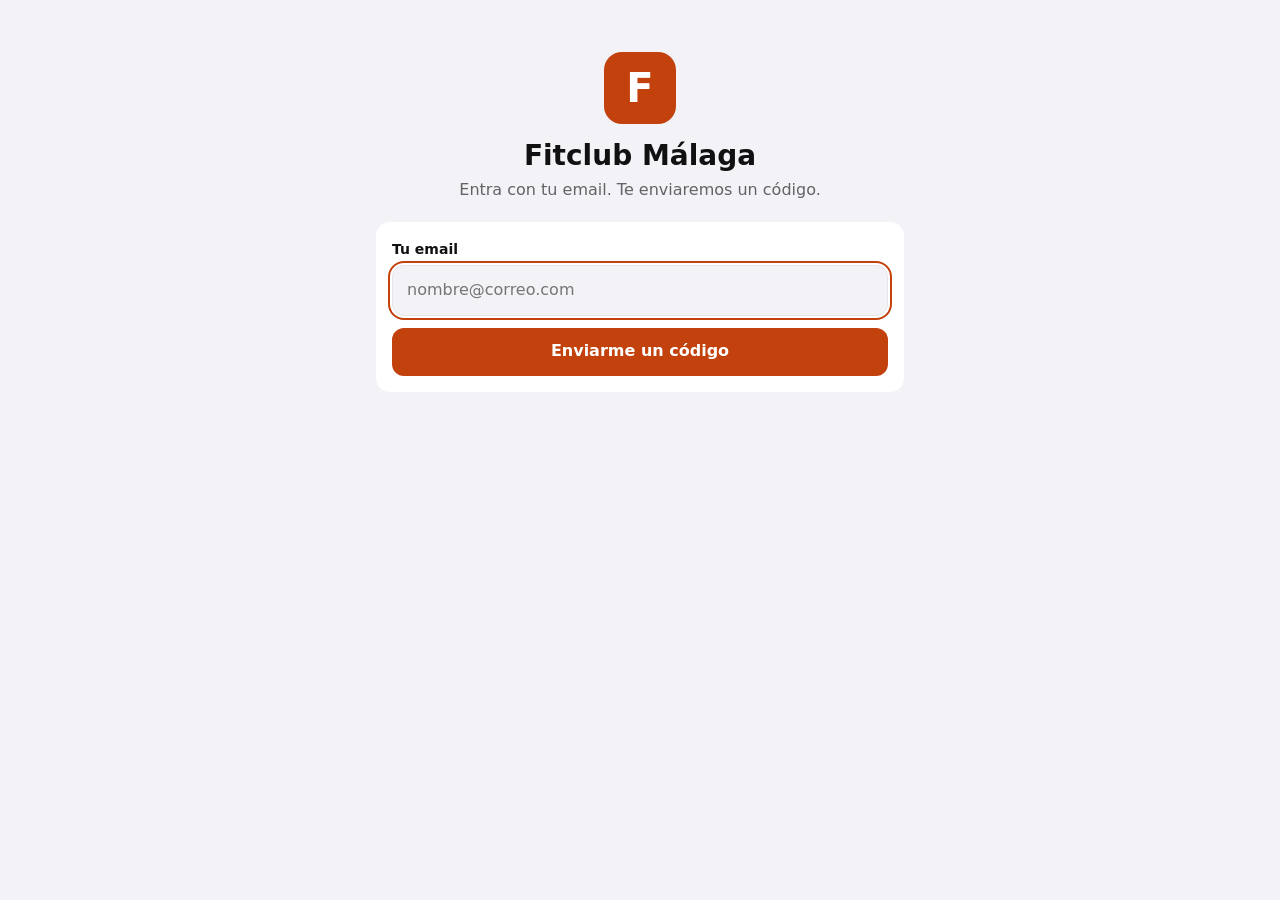
==== index.html @ 5c43c19d "Hito 1.1: base de la app (la prueba técnica pasa a /prueba-tecnica/) Copia de elpanzilla/Fitclub, ra" ====
<!DOCTYPE html>
<html lang="es">
<head>
<meta charset="utf-8">
<meta name="viewport" content="width=device-width, initial-scale=1, viewport-fit=cover">
<title>Fitclub Málaga</title>
<meta name="theme-color" content="#C2410C">
<meta name="apple-mobile-web-app-capable" content="yes">
<meta name="mobile-web-app-capable" content="yes">
<meta name="apple-mobile-web-app-title" content="Fitclub">
<meta name="apple-mobile-web-app-status-bar-style" content="default">
<link rel="manifest" href="manifest.webmanifest">
<link rel="apple-touch-icon" href="iconos/icono-180.png">
<link rel="icon" href="iconos/icono-192.png">
<link rel="stylesheet" href="tema.css">
<link rel="stylesheet" href="estilos.css">
</head>
<body>
<div class="app">
  <main class="contenido" id="contenido" aria-live="polite">
    <div class="cargando">Cargando…</div>
  </main>
  <nav class="pestanas oculto" id="pestanas" aria-label="Secciones"><div class="interior" id="pestanasInterior"></div></nav>
</div>
<noscript><p style="padding:20px">Fitclub necesita JavaScript activado.</p></noscript>
<script src="config.js"></script>
<script src="js/api.js"></script>
<script src="js/app.js"></script>
</body>
</html>
---- tema.css ----
/* ============================================================
   TEMA "AGENDA CLARA" · Fitclub Málaga
   Todos los colores de la app están aquí. Para retocarlos, cambia
   solo los valores de este archivo (modo claro y modo oscuro).
   Comprueba el contraste: el texto debe leerse bien al sol.
   ============================================================ */
:root {
  --color-fondo: #F2F2F7;          /* fondo general */
  --color-tarjeta: #FFFFFF;        /* tarjetas y listas */
  --color-texto: #111111;          /* texto principal */
  --color-texto-suave: #636366;    /* texto secundario */
  --color-acento: #C2410C;         /* botones principales, pestaña activa */
  --color-acento-texto: #FFFFFF;   /* texto sobre el acento */
  --color-acento-suave: #FDEBE1;   /* fondos de avisos y etiquetas */
  --color-ok: #15803D;
  --color-ok-suave: #E3F4E8;
  --color-error: #B91C1C;
  --color-error-suave: #FDE2E2;
  --color-linea: #E5E5EA;
  --color-control: #E3E3E8;        /* fondo de campos y botones secundarios */
  --radio: 14px;
  --fuente: -apple-system, BlinkMacSystemFont, "Segoe UI", Roboto, system-ui, sans-serif;
}
@media (prefers-color-scheme: dark) {
  :root {
    --color-fondo: #000000;
    --color-tarjeta: #1C1C1E;
    --color-texto: #F2F2F7;
    --color-texto-suave: #A1A1A6;
    --color-acento: #FB923C;
    --color-acento-texto: #111111;
    --color-acento-suave: #3A2414;
    --color-ok: #4ADE80;
    --color-ok-suave: #12301D;
    --color-error: #F87171;
    --color-error-suave: #3A1414;
    --color-linea: #2C2C2E;
    --color-control: #2C2C2E;
  }
}
---- estilos.css ----
/* Estilos de la app. Los colores salen de tema.css (no escribir colores aquí). */
* { box-sizing: border-box; }
html, body { margin: 0; height: 100%; }
body { background: var(--color-fondo); color: var(--color-texto); font: 16px/1.4 var(--fuente); -webkit-text-size-adjust: 100%; }
button, input { font: inherit; color: inherit; }
button { cursor: pointer; }
:focus-visible { outline: 2px solid var(--color-acento); outline-offset: 2px; }

.app { max-width: 560px; margin: 0 auto; min-height: 100%; display: flex; flex-direction: column; }
.contenido { flex: 1; padding: calc(env(safe-area-inset-top, 0px) + 20px) 16px 110px; }
.cabecera { display: flex; justify-content: space-between; align-items: flex-end; gap: 12px; padding: 0 4px 12px; }
.cabecera h1 { margin: 0; font-size: 32px; letter-spacing: -0.5px; }
.avatar { width: 40px; height: 40px; border-radius: 50%; display: grid; place-items: center; background: var(--color-acento-suave); color: var(--color-acento); font-weight: 700; flex: none; }
.subtitulo { margin: 0 4px 16px; color: var(--color-texto-suave); font-size: 15px; }
.seccion { margin: 20px 4px 6px; font-size: 13px; font-weight: 600; color: var(--color-texto-suave); text-transform: uppercase; letter-spacing: .4px; }

.tarjeta { background: var(--color-tarjeta); border-radius: var(--radio); padding: 16px; }
.grupo { background: var(--color-tarjeta); border-radius: var(--radio); overflow: hidden; }
.fila { display: flex; align-items: center; justify-content: space-between; gap: 12px; padding: 12px 16px; border-top: 1px solid var(--color-linea); }
.fila:first-child { border-top: 0; }
.fila .valor { color: var(--color-texto-suave); text-align: right; }

label { display: block; font-size: 14px; font-weight: 600; margin: 2px 0 6px; }
input[type=email], input[type=text], input[inputmode=numeric] { width: 100%; padding: 13px 14px; border-radius: 12px; border: 1px solid var(--color-linea); background: var(--color-fondo); }
input.codigo { letter-spacing: 10px; font-size: 26px; text-align: center; }

.boton { display: block; width: 100%; min-height: 48px; margin-top: 12px; border: 0; border-radius: 12px; background: var(--color-acento); color: var(--color-acento-texto); font-weight: 600; }
.boton.secundario { background: var(--color-control); color: var(--color-texto); }
.boton.enlace { background: transparent; color: var(--color-acento); min-height: 44px; }
.boton:disabled { opacity: .55; }

.aviso { margin-top: 12px; padding: 12px 14px; border-radius: 12px; font-size: 15px; }
.aviso.ok { background: var(--color-ok-suave); color: var(--color-ok); }
.aviso.error { background: var(--color-error-suave); color: var(--color-error); }
.aviso.info { background: var(--color-acento-suave); color: var(--color-acento); }
.etiqueta { display: inline-block; font-size: 13px; font-weight: 600; padding: 3px 10px; border-radius: 12px; background: var(--color-acento-suave); color: var(--color-acento); }

.vacio { text-align: center; padding: 28px 16px; color: var(--color-texto-suave); }
.vacio svg { color: var(--color-acento); margin-bottom: 8px; }
.vacio h2 { color: var(--color-texto); font-size: 19px; margin: 4px 0 6px; }
.vacio p { margin: 0; }

.marca { text-align: center; margin: 32px 0 20px; }
.marca .logo { width: 72px; height: 72px; border-radius: 18px; display: inline-grid; place-items: center; background: var(--color-acento); color: var(--color-acento-texto); font-size: 40px; font-weight: 800; }
.marca h1 { margin: 12px 0 4px; font-size: 28px; }
.marca p { margin: 0; color: var(--color-texto-suave); }

.pestanas { position: fixed; left: 0; right: 0; bottom: 0; display: flex; justify-content: center; background: var(--color-tarjeta); border-top: 1px solid var(--color-linea); padding-bottom: env(safe-area-inset-bottom, 0px); }
.pestanas .interior { display: flex; width: 100%; max-width: 560px; }
.pestanas button { flex: 1; min-height: 58px; border: 0; background: none; color: var(--color-texto-suave); font-size: 11px; font-weight: 600; display: flex; flex-direction: column; align-items: center; justify-content: center; gap: 3px; }
.pestanas button[aria-current=page] { color: var(--color-acento); }

.cargando { display: grid; place-items: center; min-height: 60vh; color: var(--color-texto-suave); }
.oculto { display: none !important; }
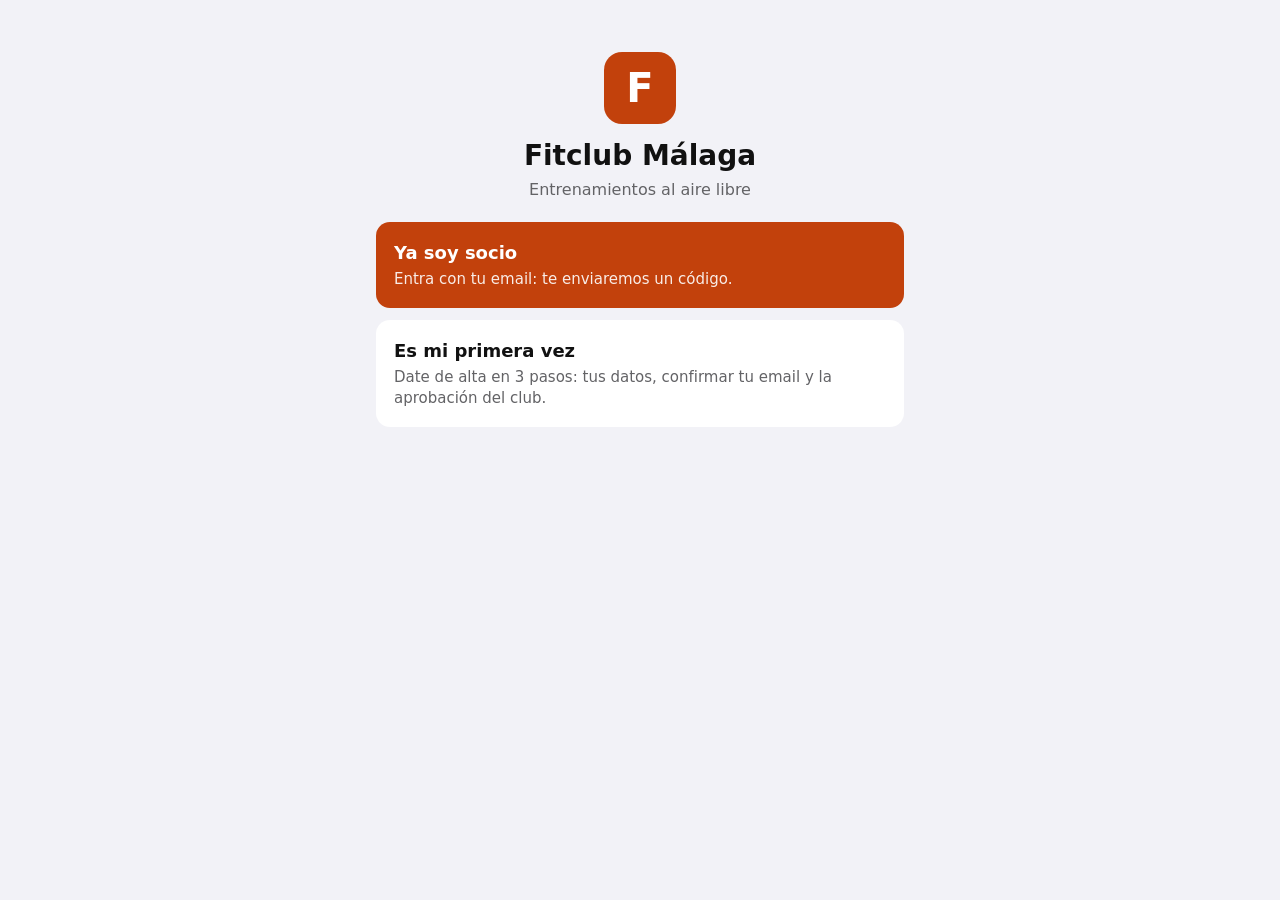
==== commit 86df4f2f: "Hito 1.3: agenda Copia de elpanzilla/Fitclub, rama claude/fase1-1.3-agenda, carpeta web/.  Co-Author" ====
--- a/index.html
+++ b/index.html
@@ -25,6 +25,7 @@
 <noscript><p style="padding:20px">Fitclub necesita JavaScript activado.</p></noscript>
 <script src="config.js"></script>
 <script src="js/api.js"></script>
+<script src="js/agenda.js"></script>
 <script src="js/app.js"></script>
 </body>
 </html>
--- a/estilos.css
+++ b/estilos.css
@@ -52,3 +52,54 @@
 
 .cargando { display: grid; place-items: center; min-height: 60vh; color: var(--color-texto-suave); }
 .oculto { display: none !important; }
+
+/* ---- hito 1.2: alta y gestión de usuarios ---- */
+.insignia { position: absolute; top: 6px; margin-left: 18px; min-width: 18px; height: 18px; padding: 0 5px; border-radius: 9px; background: var(--color-error); color: #fff; font-size: 11px; line-height: 18px; font-weight: 700; }
+.pestanas button { position: relative; }
+.segmento { display: flex; padding: 3px; border-radius: 12px; background: var(--color-control); margin-bottom: 12px; }
+.segmento button { flex: 1; min-height: 38px; border: 0; border-radius: 9px; background: transparent; color: var(--color-texto-suave); font-weight: 600; font-size: 14px; }
+.segmento button[aria-pressed=true] { background: var(--color-tarjeta); color: var(--color-texto); box-shadow: 0 1px 3px rgba(0,0,0,.12); }
+button.fila { width: 100%; background: none; border-left: 0; border-right: 0; border-bottom: 0; text-align: left; }
+.fila .principal { display: flex; flex-direction: column; min-width: 0; }
+.fila .principal small { color: var(--color-texto-suave); font-size: 13px; overflow: hidden; text-overflow: ellipsis; white-space: nowrap; }
+.campo { margin-bottom: 14px; }
+select { width: 100%; padding: 12px 14px; border-radius: 12px; border: 1px solid var(--color-linea); background: var(--color-fondo); color: var(--color-texto); font: inherit; }
+input[type=tel], input[type=date] { width: 100%; padding: 13px 14px; border-radius: 12px; border: 1px solid var(--color-linea); background: var(--color-fondo); }
+.casilla { display: flex; gap: 10px; align-items: flex-start; font-weight: 400; font-size: 14px; color: var(--color-texto-suave); }
+.casilla input { width: 22px; height: 22px; margin: 0; flex: none; accent-color: var(--color-acento); }
+.acciones { display: flex; gap: 8px; }
+.acciones .boton { margin-top: 12px; }
+.boton.peligro { background: var(--color-error-suave); color: var(--color-error); }
+.volver { background: none; border: 0; color: var(--color-acento); font-weight: 600; padding: 8px 4px; min-height: 44px; }
+
+/* ---- bienvenida y pasos del alta ---- */
+.opcion { display: flex; flex-direction: column; gap: 4px; width: 100%; text-align: left; padding: 18px; margin-bottom: 12px; border: 0; border-radius: var(--radio); background: var(--color-tarjeta); color: var(--color-texto); }
+.opcion strong { font-size: 18px; }
+.opcion span { color: var(--color-texto-suave); font-size: 15px; }
+.opcion.principal { background: var(--color-acento); color: var(--color-acento-texto); }
+.opcion.principal span { color: var(--color-acento-texto); opacity: .9; }
+.pasos { list-style: none; display: flex; gap: 6px; margin: 4px 0 16px; padding: 0; }
+.pasos li { flex: 1; display: flex; flex-direction: column; gap: 6px; font-size: 12px; color: var(--color-texto-suave); }
+.pasos li::before { content: ""; height: 4px; border-radius: 2px; background: var(--color-linea); }
+.pasos li.hecho::before, .pasos li.actual::before { background: var(--color-acento); }
+.pasos li.actual { color: var(--color-texto); font-weight: 600; }
+.pasos .num { display: none; }
+
+/* ---- hito 1.3: agenda ---- */
+.navsemana { display: flex; align-items: center; justify-content: space-between; gap: 8px; margin-bottom: 12px; }
+.navsemana button { width: 44px; height: 44px; border: 0; border-radius: 12px; background: var(--color-tarjeta); font-size: 22px; color: var(--color-acento); }
+.navsemana strong { font-size: 17px; }
+.fila.sesion { align-items: stretch; }
+.fila .hora { width: 50px; display: flex; flex-direction: column; flex: none; }
+.fila .hora small { color: var(--color-texto-suave); font-size: 13px; }
+.fila .barra { width: 3px; border-radius: 2px; background: var(--color-acento); flex: none; }
+.fila .barra.apagada { background: var(--color-linea); }
+.fila small.completa { color: var(--color-error); font-weight: 600; }
+.dos { display: grid; grid-template-columns: repeat(2, minmax(0, 1fr)); gap: 10px; }
+textarea { width: 100%; padding: 12px 14px; border-radius: 12px; border: 1px solid var(--color-linea); background: var(--color-fondo); color: var(--color-texto); font: inherit; resize: vertical; }
+input[type=time], input[type=number] { width: 100%; padding: 12px 10px; border-radius: 12px; border: 1px solid var(--color-linea); background: var(--color-fondo); color: var(--color-texto); font: inherit; }
+.franja { display: grid; grid-template-columns: minmax(0, 1fr) minmax(0, 1fr) 44px; gap: 6px; margin-bottom: 12px; padding-bottom: 12px; border-bottom: 1px solid var(--color-linea); align-items: center; }
+.franja select { grid-column: 1 / 3; grid-row: 1; }
+.franja .quitar { grid-column: 3; grid-row: 1; height: 44px; border: 0; border-radius: 10px; background: var(--color-control); color: var(--color-texto-suave); }
+.franja input[type=time] { grid-row: 2; }
+.franja input[type=time]:last-of-type { grid-column: 2 / 4; }
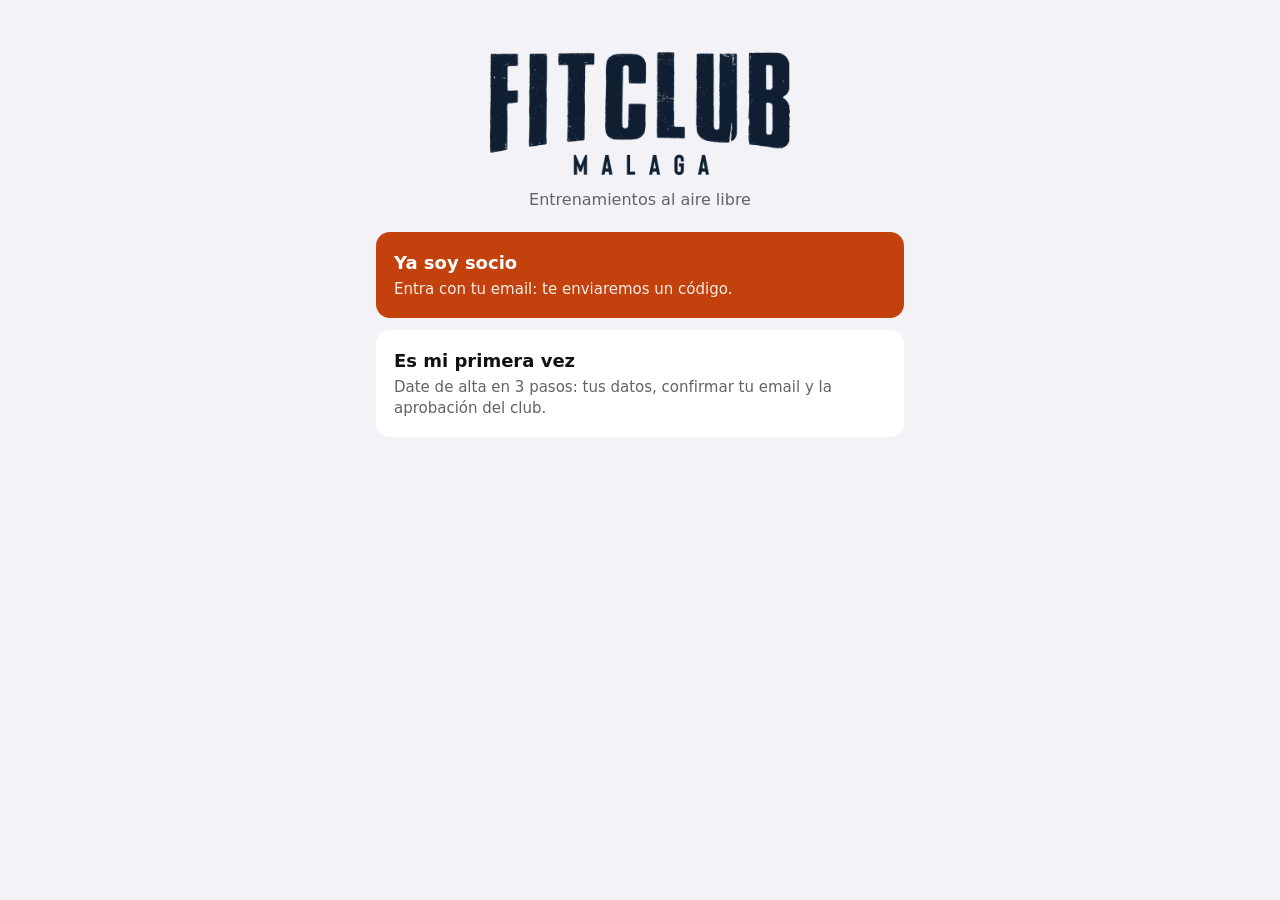
==== commit 3ac755f6: "Hito 1.5: coach (mis sesiones, lista, participantes), Resumen del Boss, ajustes de reservas y logo (" ====
--- a/index.html
+++ b/index.html
@@ -26,6 +26,8 @@
 <script src="config.js"></script>
 <script src="js/api.js"></script>
 <script src="js/agenda.js"></script>
+<script src="js/reservas.js"></script>
+<script src="js/equipo.js"></script>
 <script src="js/app.js"></script>
 </body>
 </html>
--- a/estilos.css
+++ b/estilos.css
@@ -41,9 +41,13 @@
 .vacio p { margin: 0; }
 
 .marca { text-align: center; margin: 32px 0 20px; }
+.logo-club { display: block; margin: 0 auto; }
+.logo-club img { display: block; width: min(72vw, 300px); height: auto; margin: 0 auto; }
+.logo-club.pequeno img { width: 120px; opacity: .9; }
+.solo-lector { position: absolute; width: 1px; height: 1px; overflow: hidden; clip: rect(0 0 0 0); white-space: nowrap; }
 .marca .logo { width: 72px; height: 72px; border-radius: 18px; display: inline-grid; place-items: center; background: var(--color-acento); color: var(--color-acento-texto); font-size: 40px; font-weight: 800; }
 .marca h1 { margin: 12px 0 4px; font-size: 28px; }
-.marca p { margin: 0; color: var(--color-texto-suave); }
+.marca p { margin: 14px 0 0; color: var(--color-texto-suave); }
 
 .pestanas { position: fixed; left: 0; right: 0; bottom: 0; display: flex; justify-content: center; background: var(--color-tarjeta); border-top: 1px solid var(--color-linea); padding-bottom: env(safe-area-inset-bottom, 0px); }
 .pestanas .interior { display: flex; width: 100%; max-width: 560px; }
@@ -103,3 +107,101 @@
 .franja .quitar { grid-column: 3; grid-row: 1; height: 44px; border: 0; border-radius: 10px; background: var(--color-control); color: var(--color-texto-suave); }
 .franja input[type=time] { grid-row: 2; }
 .franja input[type=time]:last-of-type { grid-column: 2 / 4; }
+/* Hito 1.3 · Generar sesiones (elegir actividades) y «Cómo llegar» */
+.casilla.eleccion { padding: 10px 0; border-top: 1px solid var(--color-linea); color: var(--color-texto); }
+.tarjeta > p + .casilla.eleccion { border-top: 0; }
+.casilla.eleccion span { display: flex; flex-direction: column; gap: 2px; min-width: 0; }
+.casilla.eleccion strong { font-size: 16px; font-weight: 600; }
+.casilla.eleccion small { color: var(--color-texto-suave); font-size: 13px; }
+.casilla.eleccion input:disabled + span { opacity: .5; }
+a.mapa { display: inline-flex; align-items: center; min-height: 44px; font-size: 14px; font-weight: 600; color: var(--color-acento); text-decoration: none; white-space: nowrap; }
+.fila a.mapa { align-self: center; flex: none; }
+/* Lugares: tarjeta con la miniatura del mapa a la derecha (21-11; compactada a petición de Miguel) */
+.tarjeta.lugar { display: grid; grid-template-columns: minmax(0, 1fr) 36%; padding: 0; overflow: hidden; margin-top: 10px; min-height: 104px; }
+.tarjeta.lugar.inactivo { opacity: .65; }
+.lugar-datos { display: flex; flex-direction: column; align-items: flex-start; gap: 2px; padding: 10px 10px 10px 14px; border: 0; background: none; text-align: left; color: var(--color-texto); min-width: 0; }
+.lugar-datos strong { font-size: 16px; font-weight: 600; overflow-wrap: anywhere; }
+.lugar-datos small { color: var(--color-texto-suave); font-size: 13px; line-height: 1.3; }
+.lugar-datos small.ok { color: var(--color-acento); }
+.lugar-editar { margin-top: auto; padding-top: 4px; font-size: 13px; font-weight: 600; color: var(--color-acento); }
+.lugar-mapa { position: relative; display: block; min-height: 104px; background: var(--color-control); }
+.lugar-mapa iframe { position: absolute; inset: 0; width: 100%; height: 100%; border: 0; pointer-events: none; }
+.lugar-mapa.vacio-mapa { border: 0; display: flex; align-items: center; justify-content: center; padding: 8px; text-align: center; font-size: 11px; color: var(--color-texto-suave); }
+.lugar-vista .lugar-mapa { height: 180px; border-radius: 12px; overflow: hidden; margin-bottom: 4px; }
+.tarjeta > .casilla.eleccion:first-child { border-top: 0; }
+/* Filtro por sede (lugar) en la Semana */
+.filtro-sedes { display: flex; gap: 6px; overflow-x: auto; padding: 2px 0 10px; margin-bottom: 2px; scrollbar-width: none; }
+.filtro-sedes::-webkit-scrollbar { display: none; }
+.filtro-sedes button { flex: none; min-height: 36px; padding: 0 14px; border-radius: 18px; border: 1px solid var(--color-linea); background: var(--color-tarjeta); color: var(--color-texto); font-size: 14px; font-weight: 600; white-space: nowrap; }
+.filtro-sedes button[aria-pressed=true] { background: var(--color-acento); border-color: var(--color-acento); color: var(--color-acento-texto); }
+.casilla.eleccion input[type=radio] { border-radius: 50%; }
+/* Fotos de las personas (foto o avatar) */
+.avatar { overflow: hidden; padding: 0; border: 0; }
+button.avatar { cursor: zoom-in; font-family: inherit; }
+.avatar img { width: 100%; height: 100%; object-fit: cover; display: block; }
+.avatar.mediano { width: 80px; height: 80px; font-size: 28px; margin: 4px auto 12px; }
+.avatar.mini { width: 36px; height: 36px; font-size: 13px; }
+.avatar.micro { width: 20px; height: 20px; font-size: 9px; display: inline-grid; vertical-align: middle; margin: -2px 2px 0 0; }
+small.con-coach { display: flex; align-items: center; gap: 0; }
+.perfil-foto { display: flex; flex-direction: column; align-items: center; text-align: center; margin-bottom: 8px; }
+.perfil-foto .botones-foto { width: 100%; max-width: 420px; }
+.perfil-foto .botones-foto .boton { margin: 0; }
+.perfil-foto .subtitulo { margin: 6px 0 0; font-size: 13px; max-width: 420px; }
+/* Visor: la foto en grande */
+.visor { position: fixed; inset: 0; z-index: 100; background: rgba(0,0,0,.88); display: flex; flex-direction: column; align-items: center; justify-content: center; padding: 24px; outline: 0; }
+.visor img { width: min(86vw, 420px); height: min(86vw, 420px); object-fit: cover; border-radius: 20px; box-shadow: 0 10px 40px rgba(0,0,0,.5); }
+.visor p { color: #fff; font-size: 18px; font-weight: 600; margin: 16px 0 0; }
+.visor .cerrar { position: absolute; top: max(16px, env(safe-area-inset-top)); right: 16px; width: 44px; height: 44px; border-radius: 50%; border: 0; background: rgba(255,255,255,.15); color: #fff; font-size: 20px; }
+/* Selector de avatar dibujado */
+.selector-avatar { margin-bottom: 12px; text-align: center; }
+.rejilla-avatares { display: grid; grid-template-columns: repeat(8, minmax(0, 1fr)); gap: 6px; margin: 8px 0 12px; }
+.rejilla-avatares button { aspect-ratio: 1; border: 2px solid transparent; border-radius: 12px; background: var(--color-control); font-size: 22px; font-weight: 700; color: var(--color-texto); padding: 0; }
+.rejilla-avatares button[aria-pressed=true], .rejilla-colores button[aria-pressed=true] { border-color: var(--color-acento); }
+.rejilla-colores { display: flex; justify-content: center; gap: 8px; flex-wrap: wrap; margin-bottom: 12px; }
+.rejilla-colores button { width: 34px; height: 34px; border-radius: 50%; border: 3px solid var(--color-tarjeta); box-shadow: 0 0 0 1px var(--color-linea); padding: 0; }
+.rejilla-colores button[aria-pressed=true] { box-shadow: 0 0 0 3px var(--color-acento); }
+@media (max-width: 360px) { .rejilla-avatares { grid-template-columns: repeat(4, minmax(0, 1fr)); } }
+/* Hito 1.4 · Reservas */
+.acciones-reserva { display: flex; align-items: center; flex-wrap: wrap; gap: 8px; margin-top: 8px; }
+.acciones-reserva small { color: var(--color-texto-suave); font-size: 13px; }
+.acciones-reserva a.mapa { min-height: 36px; }
+.boton-mini { min-height: 36px; padding: 0 16px; border-radius: 18px; border: 0; background: var(--color-acento); color: var(--color-acento-texto); font-size: 14px; font-weight: 600; font-family: inherit; }
+.boton-mini.secundario { background: var(--color-control); color: var(--color-texto); }
+.boton-mini:disabled { opacity: .6; }
+.etiqueta.ok { background: rgba(22,163,74,.14); color: #15803D; }
+.etiqueta.aviso { background: rgba(217,119,6,.16); color: #B45309; }
+.fila.sesion.reservada .barra { background: #16A34A; }
+.tarjeta.reserva { display: flex; gap: 14px; align-items: flex-start; margin-bottom: 10px; }
+.reserva-fecha { flex: none; width: 52px; text-align: center; border-radius: 12px; background: var(--color-acento-suave); color: var(--color-acento); padding: 6px 0; }
+.reserva-fecha strong { display: block; font-size: 22px; line-height: 1.1; }
+.reserva-fecha small { font-size: 12px; font-weight: 600; text-transform: uppercase; }
+.reserva-titulo { font-size: 17px; font-weight: 600; }
+.tarjeta.reserva .principal small { display: block; color: var(--color-texto-suave); font-size: 13px; margin-top: 2px; }
+.tarjeta.reserva small.con-coach { display: flex; }
+/* Botones de reserva a la derecha de la sesión (22-11) */
+.acciones-derecha { flex: none; display: flex; flex-direction: column; align-items: flex-end; justify-content: center; gap: 4px; margin-left: 8px; align-self: center; text-align: right; }
+.acciones-derecha .etiqueta { white-space: nowrap; }
+.acciones-derecha a.mapa { min-height: 32px; font-size: 13px; }
+.acciones-derecha .abre-en { color: var(--color-texto-suave); font-size: 12px; font-weight: 600; max-width: 96px; line-height: 1.25; }
+.fila.sesion .principal { min-width: 0; }
+.fila.sesion small.con-coach { flex-wrap: wrap; row-gap: 2px; }
+.coach-nombre { display: inline-flex; align-items: center; white-space: nowrap; }
+/* Hito 1.5 · lista, participantes y resumen */
+.cabecera-lista h2 { margin: 0 0 4px; font-size: 22px; }
+.cabecera-lista .subtitulo { margin: 0 0 10px; }
+.chips { display: flex; flex-wrap: wrap; gap: 6px; }
+.chip { padding: 4px 10px; border-radius: 12px; background: var(--color-control); font-size: 13px; font-weight: 600; }
+.chip.ok { background: rgba(22,163,74,.14); color: #15803D; }
+.chip.mal { background: rgba(220,38,38,.12); color: #B91C1C; }
+.fila.participante { gap: 10px; }
+.marcas { display: flex; gap: 6px; flex: none; }
+.marca-lista { min-height: 40px; padding: 0 12px; border-radius: 20px; border: 1px solid var(--color-linea); background: var(--color-tarjeta); color: var(--color-texto); font-size: 14px; font-weight: 600; font-family: inherit; }
+.marca-lista.si[aria-pressed=true] { background: #16A34A; border-color: #16A34A; color: #fff; }
+.marca-lista.no[aria-pressed=true] { background: #DC2626; border-color: #DC2626; color: #fff; }
+.marca-lista:disabled { opacity: .45; }
+.datos { display: grid; grid-template-columns: repeat(2, minmax(0, 1fr)); gap: 8px; }
+.dato { background: var(--color-tarjeta); border-radius: 14px; padding: 12px 14px; }
+.dato strong { display: block; font-size: 26px; line-height: 1.15; }
+.dato small { color: var(--color-texto-suave); font-size: 13px; }
+.dato.alerta strong { color: var(--color-acento); }
+@media (min-width: 600px) { .datos { grid-template-columns: repeat(4, minmax(0, 1fr)); } }
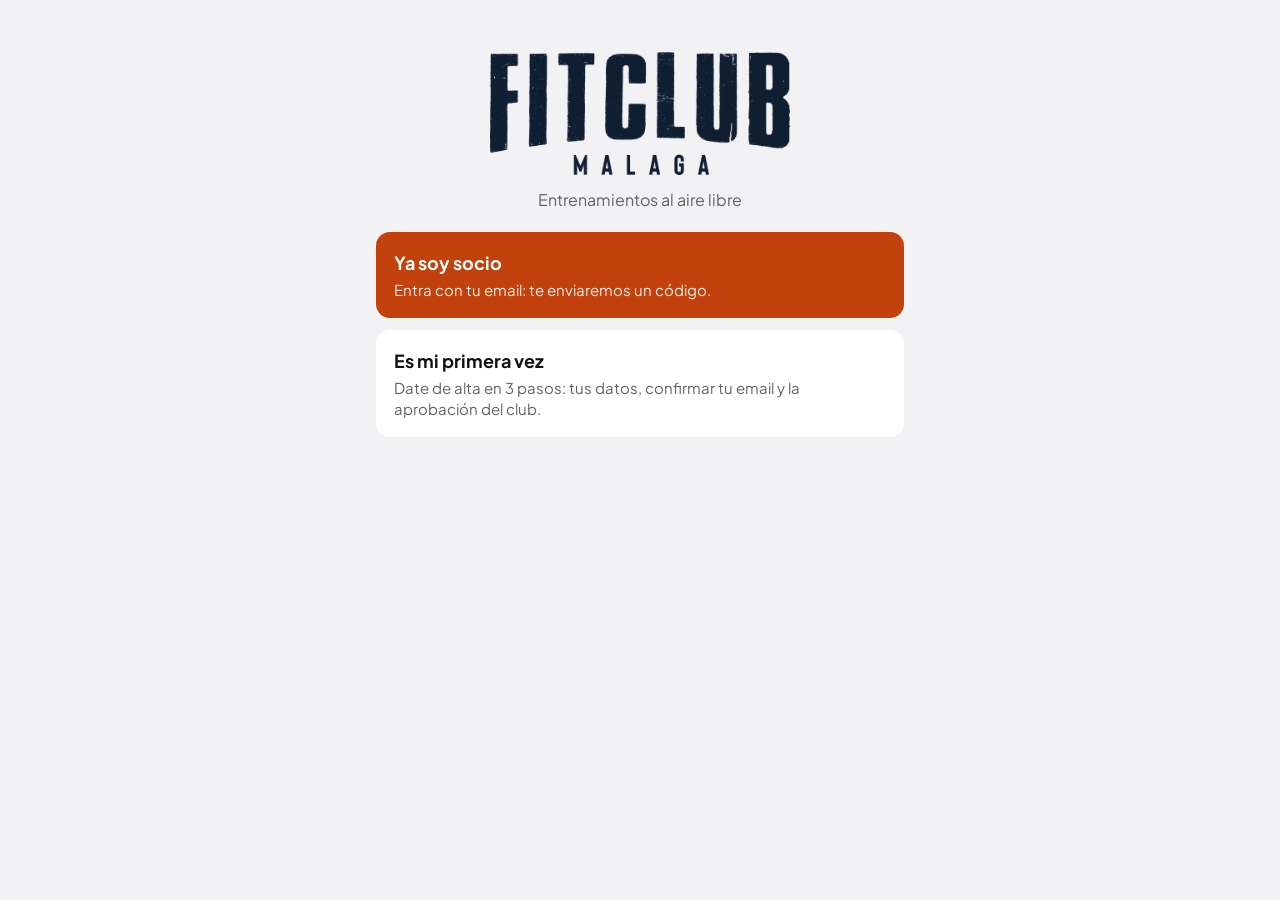
==== commit 1086488c: "Publica la web v0.9.0: Inicio por rol, barra flotante y tipografía (PR #14 de fitclubmalaga/Fitclub)" ====
--- a/index.html
+++ b/index.html
@@ -28,6 +28,7 @@
 <script src="js/agenda.js"></script>
 <script src="js/reservas.js"></script>
 <script src="js/equipo.js"></script>
+<script src="js/inicio.js"></script>
 <script src="js/app.js"></script>
 </body>
 </html>
--- a/tema.css
+++ b/tema.css
@@ -4,8 +4,13 @@
    solo los valores de este archivo (modo claro y modo oscuro).
    Comprueba el contraste: el texto debe leerse bien al sol.
    ============================================================ */
+/* Tipografía Plus Jakarta Sans (licencia OFL, ver fuentes/OFL.txt), servida desde la propia web: sin Google Fonts. */
+@font-face { font-family: "Plus Jakarta Sans"; font-style: normal; font-weight: 400; font-display: swap; src: url("fuentes/plus-jakarta-sans-latin-400-normal.woff2") format("woff2"); }
+@font-face { font-family: "Plus Jakarta Sans"; font-style: normal; font-weight: 600; font-display: swap; src: url("fuentes/plus-jakarta-sans-latin-600-normal.woff2") format("woff2"); }
+@font-face { font-family: "Plus Jakarta Sans"; font-style: normal; font-weight: 700; font-display: swap; src: url("fuentes/plus-jakarta-sans-latin-700-normal.woff2") format("woff2"); }
+@font-face { font-family: "Plus Jakarta Sans"; font-style: normal; font-weight: 800; font-display: swap; src: url("fuentes/plus-jakarta-sans-latin-800-normal.woff2") format("woff2"); }
 :root {
-  --color-fondo: #F2F2F7;          /* fondo general */
+  --color-fondo: #F2F2F5;          /* fondo general */
   --color-tarjeta: #FFFFFF;        /* tarjetas y listas */
   --color-texto: #111111;          /* texto principal */
   --color-texto-suave: #636366;    /* texto secundario */
@@ -19,7 +24,13 @@
   --color-linea: #E5E5EA;
   --color-control: #E3E3E8;        /* fondo de campos y botones secundarios */
   --radio: 14px;
-  --fuente: -apple-system, BlinkMacSystemFont, "Segoe UI", Roboto, system-ui, sans-serif;
+  --color-heroe: #0F1E31;          /* tarjeta oscura del Inicio y día elegido */
+  --color-heroe-acento: #F97316;   /* barra de progreso y anillo «ahora» */
+  --color-heroe-pildora: #FDBA74;  /* texto de la píldora sobre la tarjeta oscura */
+  --color-aviso: #B45309;          /* lista pendiente */
+  --color-aviso-suave: #FEF3C7;
+  --sombra-barra: 0 10px 30px rgba(15, 30, 49, .18), 0 2px 6px rgba(15, 30, 49, .08);
+  --fuente: "Plus Jakarta Sans", -apple-system, BlinkMacSystemFont, "Segoe UI", Roboto, system-ui, sans-serif;
 }
 @media (prefers-color-scheme: dark) {
   :root {
@@ -36,5 +47,9 @@
     --color-error-suave: #3A1414;
     --color-linea: #2C2C2E;
     --color-control: #2C2C2E;
+    --color-heroe: #16263B;
+    --color-aviso: #FBBF24;
+    --color-aviso-suave: #3A2C10;
+    --sombra-barra: 0 10px 30px rgba(0, 0, 0, .6);
   }
 }
--- a/estilos.css
+++ b/estilos.css
@@ -49,16 +49,19 @@
 .marca h1 { margin: 12px 0 4px; font-size: 28px; }
 .marca p { margin: 14px 0 0; color: var(--color-texto-suave); }
 
-.pestanas { position: fixed; left: 0; right: 0; bottom: 0; display: flex; justify-content: center; background: var(--color-tarjeta); border-top: 1px solid var(--color-linea); padding-bottom: env(safe-area-inset-bottom, 0px); }
-.pestanas .interior { display: flex; width: 100%; max-width: 560px; }
-.pestanas button { flex: 1; min-height: 58px; border: 0; background: none; color: var(--color-texto-suave); font-size: 11px; font-weight: 600; display: flex; flex-direction: column; align-items: center; justify-content: center; gap: 3px; }
-.pestanas button[aria-current=page] { color: var(--color-acento); }
+/* Barra de pestañas flotante (diseño Inicio 0.9.0): la activa es una píldora con icono y nombre; el resto, solo icono. */
+.pestanas { position: fixed; left: 0; right: 0; bottom: calc(env(safe-area-inset-bottom, 0px) + 14px); display: flex; justify-content: center; padding: 0 16px; pointer-events: none; }
+.pestanas .interior { display: flex; align-items: center; justify-content: space-around; gap: 4px; width: 100%; max-width: 528px; height: 64px; padding: 0 8px; border-radius: 32px; background: var(--color-tarjeta); box-shadow: var(--sombra-barra); pointer-events: auto; }
+.pestanas button { flex: 0 0 auto; min-width: 48px; height: 48px; padding: 0 12px; border: 0; border-radius: 24px; background: none; color: var(--color-texto-suave); font-size: 14px; font-weight: 700; display: flex; flex-direction: row; align-items: center; justify-content: center; gap: 8px; transition: background .2s, color .2s; }
+.pestanas button .texto-pestana { display: none; }
+.pestanas button[aria-current=page] { background: var(--color-acento); color: var(--color-acento-texto); padding: 0 18px; }
+.pestanas button[aria-current=page] .texto-pestana { display: inline; }
 
 .cargando { display: grid; place-items: center; min-height: 60vh; color: var(--color-texto-suave); }
 .oculto { display: none !important; }
 
 /* ---- hito 1.2: alta y gestión de usuarios ---- */
-.insignia { position: absolute; top: 6px; margin-left: 18px; min-width: 18px; height: 18px; padding: 0 5px; border-radius: 9px; background: var(--color-error); color: #fff; font-size: 11px; line-height: 18px; font-weight: 700; }
+.insignia { position: absolute; top: 2px; right: 2px; min-width: 18px; height: 18px; padding: 0 5px; border-radius: 9px; background: var(--color-error); color: #fff; font-size: 11px; line-height: 18px; font-weight: 700; }
 .pestanas button { position: relative; }
 .segmento { display: flex; padding: 3px; border-radius: 12px; background: var(--color-control); margin-bottom: 12px; }
 .segmento button { flex: 1; min-height: 38px; border: 0; border-radius: 9px; background: transparent; color: var(--color-texto-suave); font-weight: 600; font-size: 14px; }
@@ -205,3 +208,88 @@
 .dato small { color: var(--color-texto-suave); font-size: 13px; }
 .dato.alerta strong { color: var(--color-acento); }
 @media (min-width: 600px) { .datos { grid-template-columns: repeat(4, minmax(0, 1fr)); } }
+
+/* ---- 0.9.0: Inicio por rol ---- */
+.inicio { display: flex; flex-direction: column; gap: 22px; }
+.heroe { background: var(--color-heroe); color: #fff; border-radius: 28px; padding: 18px 18px 16px; display: flex; flex-direction: column; gap: 14px; }
+.heroe-arriba { display: flex; justify-content: space-between; align-items: center; }
+.heroe .avatar.heroe-avatar { width: 44px; height: 44px; font-size: 16px; box-shadow: 0 0 0 2px rgba(255,255,255,.18); }
+.heroe-boton { position: relative; width: 40px; height: 40px; border-radius: 20px; border: 0; background: rgba(255,255,255,.12); color: #fff; display: grid; place-items: center; }
+.heroe-insignia { position: absolute; top: -3px; right: -3px; min-width: 18px; height: 18px; padding: 0 5px; border-radius: 9px; background: var(--color-heroe-acento); color: #fff; font-size: 11px; font-weight: 800; line-height: 18px; }
+.heroe-club { font-size: 13px; font-weight: 700; color: rgba(255,255,255,.7); }
+.heroe-saludo { margin: 0; font-size: 26px; line-height: 1.15; font-weight: 700; letter-spacing: -.4px; }
+.heroe-cifra { display: flex; flex-direction: column; gap: 6px; }
+.heroe-fila { display: flex; justify-content: space-between; align-items: center; gap: 8px; }
+.heroe-etiqueta { font-size: 13px; font-weight: 600; color: rgba(255,255,255,.72); }
+.heroe-pildora { padding: 4px 10px; border-radius: 12px; background: rgba(249,115,22,.2); color: var(--color-heroe-pildora); font-size: 12px; font-weight: 700; white-space: nowrap; }
+.heroe-grande { display: flex; align-items: baseline; gap: 8px; flex-wrap: wrap; }
+.heroe-grande .numero { font-size: 44px; line-height: 1; font-weight: 800; letter-spacing: -1px; }
+.heroe-grande .resto { font-size: 15px; font-weight: 600; color: rgba(255,255,255,.72); }
+.heroe-barra { height: 8px; border-radius: 4px; background: rgba(255,255,255,.15); overflow: hidden; }
+.heroe-barra > div { height: 100%; border-radius: 4px; background: var(--color-heroe-acento); }
+.heroe-datos { display: grid; grid-template-columns: repeat(3, 1fr); gap: 8px; }
+.heroe-dato { background: #fff; color: #10131A; border-radius: 16px; padding: 10px; display: flex; flex-direction: column; gap: 2px; min-width: 0; text-decoration: none; }
+.heroe-dato strong { font-size: 18px; font-weight: 800; margin-top: 4px; white-space: nowrap; overflow: hidden; text-overflow: ellipsis; }
+.heroe-dato span { font-size: 11.5px; line-height: 1.25; color: #5B6170; font-weight: 600; }
+a.heroe-dato strong { font-size: 14px; color: #1D4ED8; }
+.inicio-seccion { display: flex; flex-direction: column; gap: 10px; scroll-margin-top: 16px; }
+.inicio-titulo { display: flex; justify-content: space-between; align-items: baseline; padding: 0 4px; }
+.inicio-titulo h2 { margin: 0; font-size: 20px; font-weight: 800; letter-spacing: -.3px; }
+.inicio-titulo h2 span { font-weight: 600; color: var(--color-texto-suave); font-size: 15px; }
+.inicio-sub { font-size: 13px; color: var(--color-texto-suave); font-weight: 600; }
+.enlace-texto { border: 0; background: none; padding: 4px 0; color: var(--color-acento); font-weight: 700; font-size: 14px; }
+.inicio .tarjeta { border-radius: 20px; margin: 0; }
+.sesion-hoy { padding: 0; overflow: hidden; }
+.sesion-hoy.destacada { box-shadow: inset 0 0 0 2px var(--color-acento); }
+.sesion-hoy-fila { width: 100%; display: flex; align-items: center; gap: 12px; padding: 12px 14px; border: 0; background: none; text-align: left; }
+.sesion-hoy-fila .que { flex: 1; min-width: 0; display: flex; flex-direction: column; }
+.sesion-hoy-fila .nombre { font-weight: 700; font-size: 16px; }
+.sesion-hoy-fila small, .fila-dia small, .pendiente small { color: var(--color-texto-suave); font-size: 13px; overflow: hidden; text-overflow: ellipsis; white-space: nowrap; }
+.sesion-hoy-detalle { padding: 0 14px 14px; display: flex; flex-direction: column; gap: 10px; border-top: 1px solid var(--color-linea); padding-top: 12px; }
+.detalle-fila { display: flex; justify-content: space-between; gap: 8px; font-size: 14px; color: var(--color-texto-suave); }
+.detalle-fila strong { color: var(--color-texto); }
+.caras { display: flex; align-items: center; flex-wrap: wrap; }
+.caras .avatar.cara { width: 32px; height: 32px; font-size: 12px; margin-right: -8px; box-shadow: 0 0 0 2px var(--color-tarjeta); }
+.caras-texto { margin-left: 16px; font-size: 13px; color: var(--color-texto-suave); font-weight: 600; }
+.mini-act { flex: 0 0 auto; display: grid; place-items: center; border-radius: 14px; }
+.fila-dia .mini-act, .fila .mini-act { border-radius: 10px; }
+.estado-circulo { flex: 0 0 auto; width: 24px; height: 24px; border-radius: 12px; display: grid; place-items: center; border: 2px solid var(--color-linea); }
+.estado-circulo.hecha, .estado-circulo.mia { background: #10131A; border-color: #10131A; }
+.estado-circulo.mia { background: var(--color-ok); border-color: var(--color-ok); }
+.estado-circulo.pendiente { border-color: var(--color-aviso); border-style: dashed; }
+.estado-circulo.ahora { border: 6px solid var(--color-heroe-acento); }
+.pildora { flex: 0 0 auto; padding: 5px 10px; border-radius: 12px; background: var(--color-control); color: var(--color-texto); font-size: 12.5px; font-weight: 700; white-space: nowrap; }
+.pildora.ahora { background: var(--color-acento); color: var(--color-acento-texto); }
+.pildora.pendiente { background: var(--color-aviso-suave); color: var(--color-aviso); }
+.pildora.hecha { background: var(--color-ok-suave); color: var(--color-ok); }
+.pildora.completa { background: var(--color-error-suave); color: var(--color-error); }
+.accion-cliente { flex: 0 0 auto; display: flex; flex-direction: column; align-items: flex-end; gap: 6px; }
+.boton-mini.reservada { background: var(--color-ok-suave); color: var(--color-ok); }
+.tira-dias { display: grid; grid-template-columns: repeat(7, 1fr); gap: 6px; }
+.tira-dias button { height: 70px; border-radius: 18px; border: 0; background: var(--color-tarjeta); color: var(--color-texto); display: flex; flex-direction: column; align-items: center; justify-content: center; gap: 2px; padding: 0; }
+.tira-dias .letra { font-size: 12px; font-weight: 700; color: var(--color-texto-suave); }
+.tira-dias .num { font-size: 18px; font-weight: 800; }
+.tira-dias .cuenta { font-size: 10px; font-weight: 600; color: var(--color-texto-suave); }
+.tira-dias .punto { width: 6px; height: 6px; border-radius: 3px; background: transparent; }
+.tira-dias .punto.si { background: var(--color-ok); }
+.tira-dias button[aria-pressed=true] { background: var(--color-heroe); color: #fff; }
+.tira-dias button[aria-pressed=true] .letra, .tira-dias button[aria-pressed=true] .cuenta { color: rgba(255,255,255,.75); }
+.lista-dia { padding: 4px 0; }
+.fila-dia { display: flex; align-items: center; gap: 10px; padding: 10px 14px; border-bottom: 1px solid var(--color-linea); }
+.fila-dia:last-child { border-bottom: 0; }
+.fila-dia .hora { width: 44px; font-weight: 800; font-size: 14px; }
+.fila-dia .que { flex: 1; min-width: 0; display: flex; flex-direction: column; font-weight: 600; }
+.fila-dia .cuanto { font-size: 13px; color: var(--color-texto-suave); font-weight: 700; white-space: nowrap; }
+.vacio-dia { padding: 16px; color: var(--color-texto-suave); text-align: center; margin: 0; }
+.pendiente { display: flex; align-items: center; gap: 12px; padding: 12px 14px; }
+.pendiente .que { flex: 1; min-width: 0; display: flex; flex-direction: column; }
+.pendiente strong { font-size: 15px; }
+.avatar.mini { width: 40px; height: 40px; font-size: 14px; flex: 0 0 auto; }
+.icono-caja { flex: 0 0 auto; width: 40px; height: 40px; border-radius: 12px; display: grid; place-items: center; }
+/* Selector de color e icono de la actividad (editor del Boss) */
+.selector-color, .selector-icono { display: flex; flex-wrap: wrap; gap: 8px; }
+.selector-color button { width: 34px; height: 34px; border-radius: 17px; border: 0; }
+.selector-color button[aria-pressed=true] { box-shadow: 0 0 0 3px var(--color-tarjeta), 0 0 0 5px var(--color-texto); }
+.selector-icono button { width: 44px; height: 44px; border-radius: 12px; border: 2px solid transparent; background: var(--color-control); color: var(--color-texto); display: grid; place-items: center; }
+.selector-icono button[aria-pressed=true] { border-color: var(--color-acento); color: var(--color-acento); }
+.selector-color .auto, .selector-icono .auto { width: auto; padding: 0 12px; border-radius: 17px; background: var(--color-control); color: var(--color-texto); font-size: 13px; font-weight: 600; }
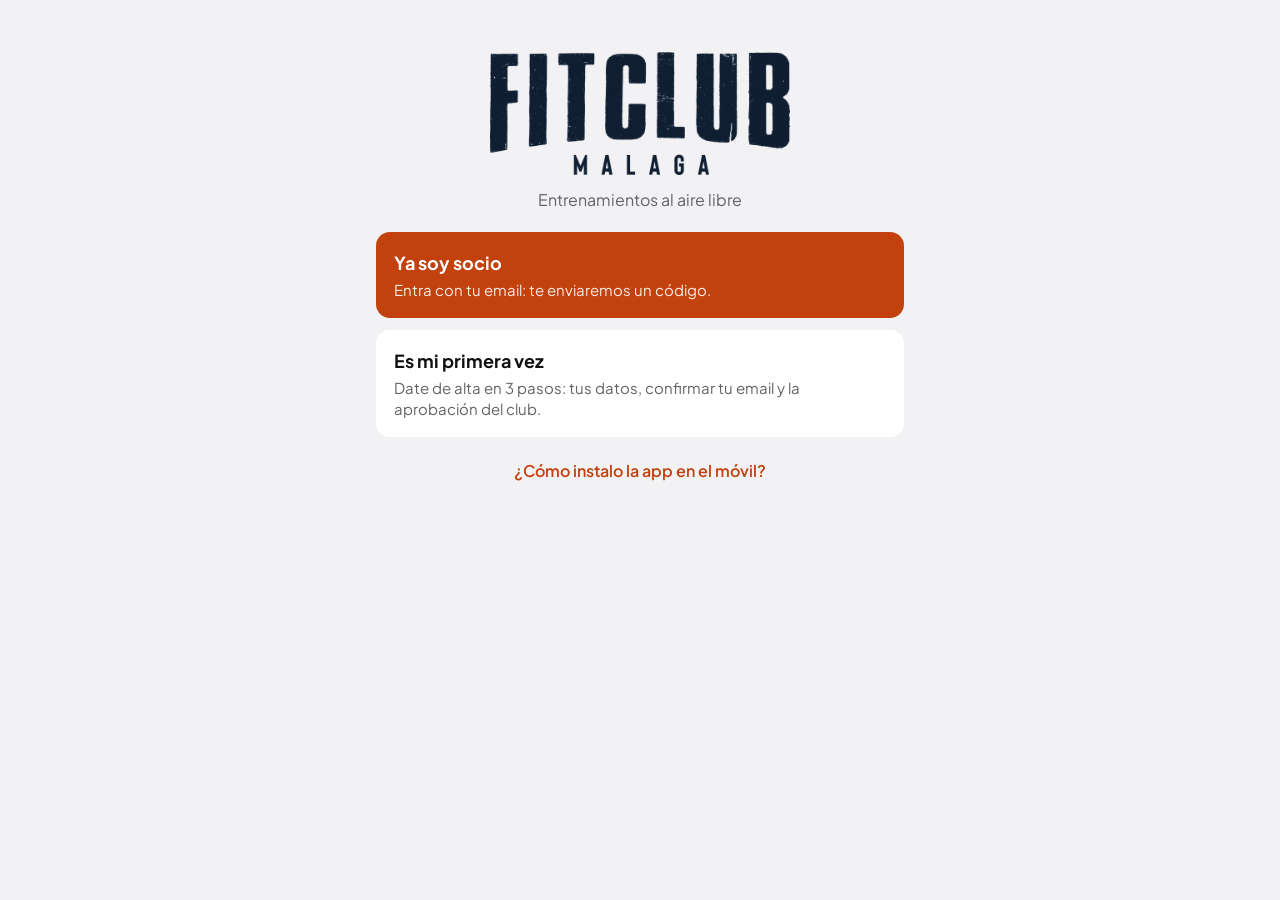
==== commit ca2b6c9b: "Publica la web v0.10.1: QR para instalar, carrusel de 7 días, listas desde el Inicio e icono más gra" ====
--- a/index.html
+++ b/index.html
@@ -29,6 +29,7 @@
 <script src="js/reservas.js"></script>
 <script src="js/equipo.js"></script>
 <script src="js/inicio.js"></script>
+<script src="js/compartir.js"></script>
 <script src="js/app.js"></script>
 </body>
 </html>
--- a/estilos.css
+++ b/estilos.css
@@ -67,7 +67,7 @@
 .segmento button { flex: 1; min-height: 38px; border: 0; border-radius: 9px; background: transparent; color: var(--color-texto-suave); font-weight: 600; font-size: 14px; }
 .segmento button[aria-pressed=true] { background: var(--color-tarjeta); color: var(--color-texto); box-shadow: 0 1px 3px rgba(0,0,0,.12); }
 button.fila { width: 100%; background: none; border-left: 0; border-right: 0; border-bottom: 0; text-align: left; }
-.fila .principal { display: flex; flex-direction: column; min-width: 0; }
+.fila .principal { display: flex; flex-direction: column; min-width: 0; flex: 1; } /* ocupa el hueco: el texto siempre alineado a la izquierda */
 .fila .principal small { color: var(--color-texto-suave); font-size: 13px; overflow: hidden; text-overflow: ellipsis; white-space: nowrap; }
 .campo { margin-bottom: 14px; }
 select { width: 100%; padding: 12px 14px; border-radius: 12px; border: 1px solid var(--color-linea); background: var(--color-fondo); color: var(--color-texto); font: inherit; }
@@ -293,3 +293,36 @@
 .selector-icono button { width: 44px; height: 44px; border-radius: 12px; border: 2px solid transparent; background: var(--color-control); color: var(--color-texto); display: grid; place-items: center; }
 .selector-icono button[aria-pressed=true] { border-color: var(--color-acento); color: var(--color-acento); }
 .selector-color .auto, .selector-icono .auto { width: auto; padding: 0 12px; border-radius: 17px; background: var(--color-control); color: var(--color-texto); font-size: 13px; font-weight: 600; }
+
+/* ---- 0.10.0: imagen propia de la actividad, logo en el Inicio, borrar actividad ---- */
+.mini-act { overflow: hidden; }
+.mini-act.con-imagen { background: #fff !important; }
+.mini-act.con-imagen img { width: 100%; height: 100%; object-fit: cover; display: block; }
+.heroe-arriba { gap: 12px; }
+.heroe-logo { height: 34px; width: auto; flex: 0 1 auto; min-width: 0; object-fit: contain; }
+.heroe-hueco { width: 40px; height: 40px; }
+.imagen-actividad { display: flex; gap: 10px; flex-wrap: wrap; align-items: center; }
+.imagen-actividad input[type=file] { display: none; }
+.zona-peligro { margin-top: 18px; padding-top: 14px; border-top: 1px solid var(--color-linea); }
+.borrar-resumen { margin: 0 0 10px; color: var(--color-texto); }
+label.boton-mini { display: inline-flex; align-items: center; cursor: pointer; }
+
+/* ---- 0.10.1: carrusel de 7 días, filas que abren la lista, QR para instalar ---- */
+.carrusel-dias { display: flex; align-items: flex-start; gap: 12px; overflow-x: auto; scroll-snap-type: x mandatory; scrollbar-width: none; -webkit-overflow-scrolling: touch; overscroll-behavior-x: contain; }
+.carrusel-dias::-webkit-scrollbar { display: none; }
+.carrusel-dias > .lista-dia { flex: 0 0 100%; scroll-snap-align: start; scroll-snap-stop: always; }
+button.fila-dia { width: 100%; background: none; border: 0; border-bottom: 1px solid var(--color-linea); text-align: left; color: inherit; font: inherit; }
+button.fila-dia:last-child { border-bottom: 0; }
+button.fila-dia::after { content: '›'; color: var(--color-texto-suave); font-size: 20px; margin-left: 2px; }
+.capa-compartir { position: fixed; inset: 0; z-index: 50; background: rgba(15, 30, 49, .55); display: flex; align-items: flex-end; justify-content: center; padding: 0; }
+.caja-compartir { position: relative; width: 100%; max-width: 560px; max-height: 92vh; overflow-y: auto; background: var(--color-fondo); border-radius: 28px 28px 0 0; padding: 24px 20px calc(24px + env(safe-area-inset-bottom, 0px)); text-align: center; }
+@media (min-width: 600px) { .capa-compartir { align-items: center; } .caja-compartir { border-radius: 28px; } }
+.caja-compartir h2 { margin: 4px 0 4px; font-size: 22px; font-weight: 800; }
+.cerrar-capa { position: absolute; top: 14px; right: 14px; width: 40px; height: 40px; border-radius: 20px; border: 0; background: var(--color-control); color: var(--color-texto); font-size: 18px; }
+.qr-app { display: block; width: min(260px, 70vw); height: auto; margin: 14px auto 8px; padding: 12px; background: #fff; border-radius: 20px; box-sizing: border-box; }
+.enlace-app { margin: 0 0 4px; font-weight: 700; color: var(--color-acento); }
+.pasos-instalar ol { text-align: left; margin: 12px 0 0; padding: 0; list-style: none; counter-reset: paso; display: flex; flex-direction: column; gap: 8px; }
+.pasos-instalar li { counter-increment: paso; position: relative; background: var(--color-tarjeta); border-radius: 16px; padding: 12px 14px 12px 52px; display: flex; flex-direction: column; gap: 2px; }
+.pasos-instalar li::before { content: counter(paso); position: absolute; left: 14px; top: 12px; width: 26px; height: 26px; border-radius: 13px; background: var(--color-heroe); color: #fff; font-weight: 800; font-size: 14px; display: grid; place-items: center; }
+.pasos-instalar li span { color: var(--color-texto-suave); font-size: 14px; }
+body.sin-scroll { overflow: hidden; }
